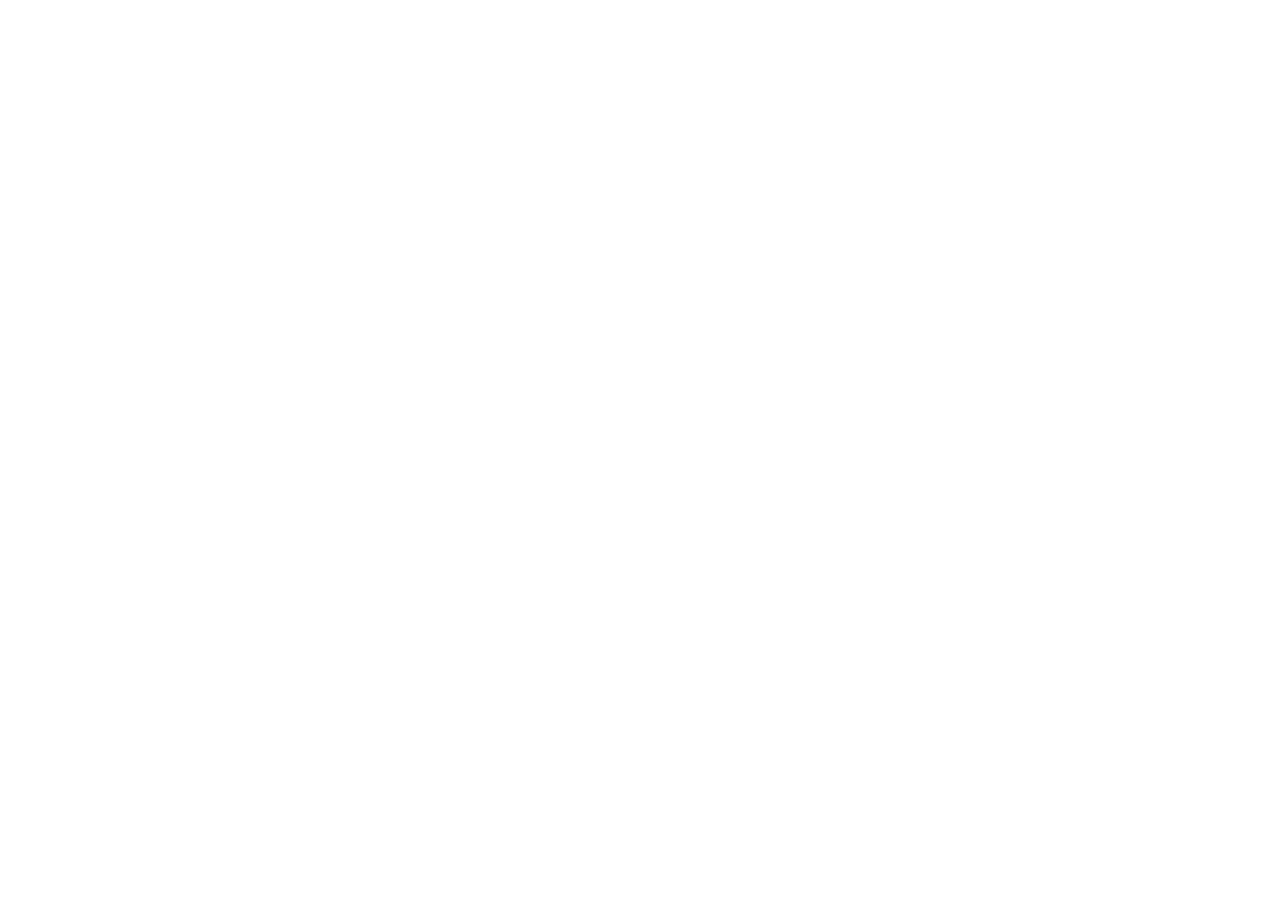
==== index.html @ 0c20f864 "init" ====
<!DOCTYPE html>
<html lang="en">
<head>
    <meta charset="UTF-8">
    <meta http-equiv="X-UA-Compatible" content="IE=edge">
    <meta name="viewport" content="width=device-width, initial-scale=1.0">
    <title>Document</title>
</head>
<body>
    
</body>
</html>
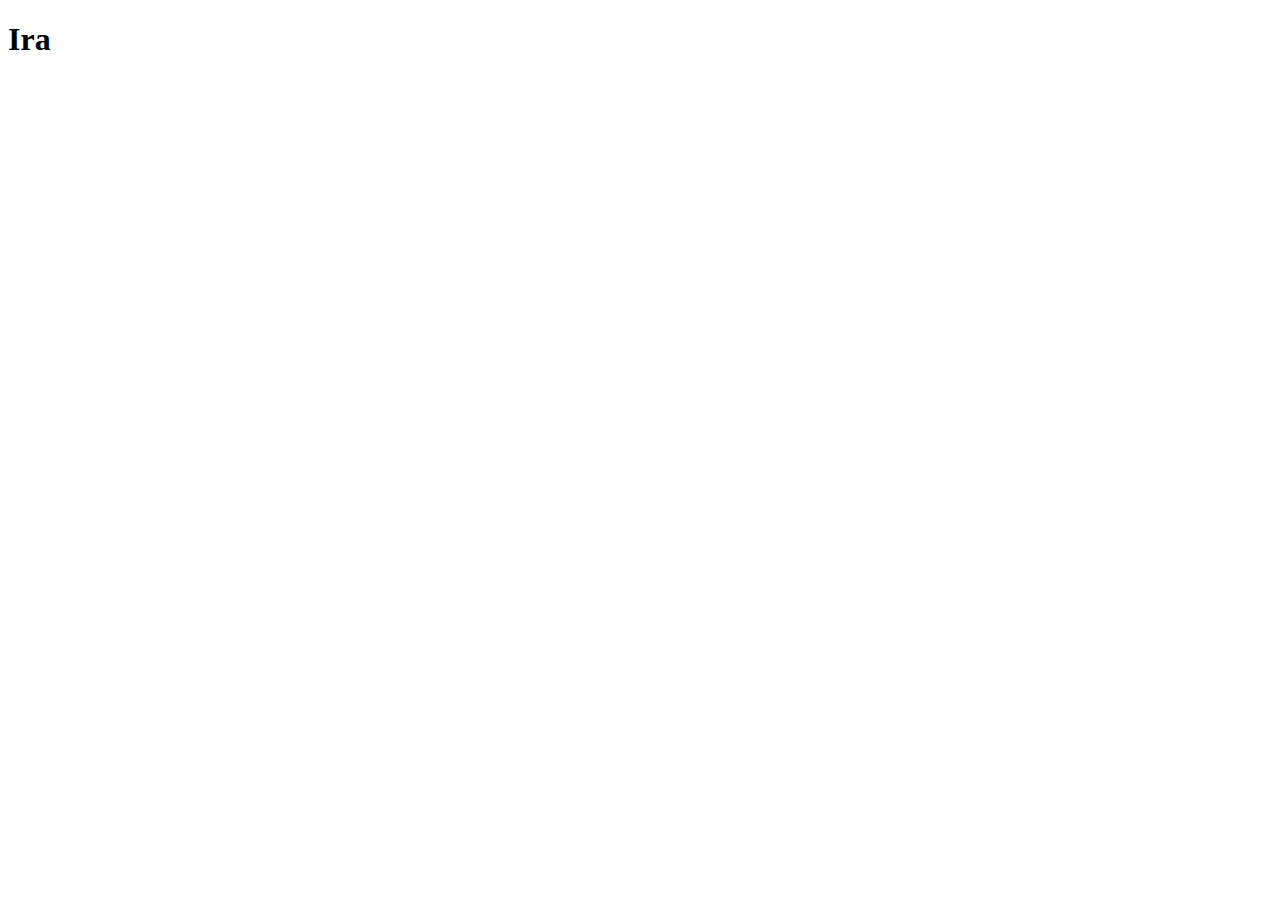
==== commit 67c8faab: "init2" ====
--- a/index.html
+++ b/index.html
@@ -7,6 +7,6 @@
     <title>Document</title>
 </head>
 <body>
-    
+    <h1>Ira</h1>
 </body>
 </html>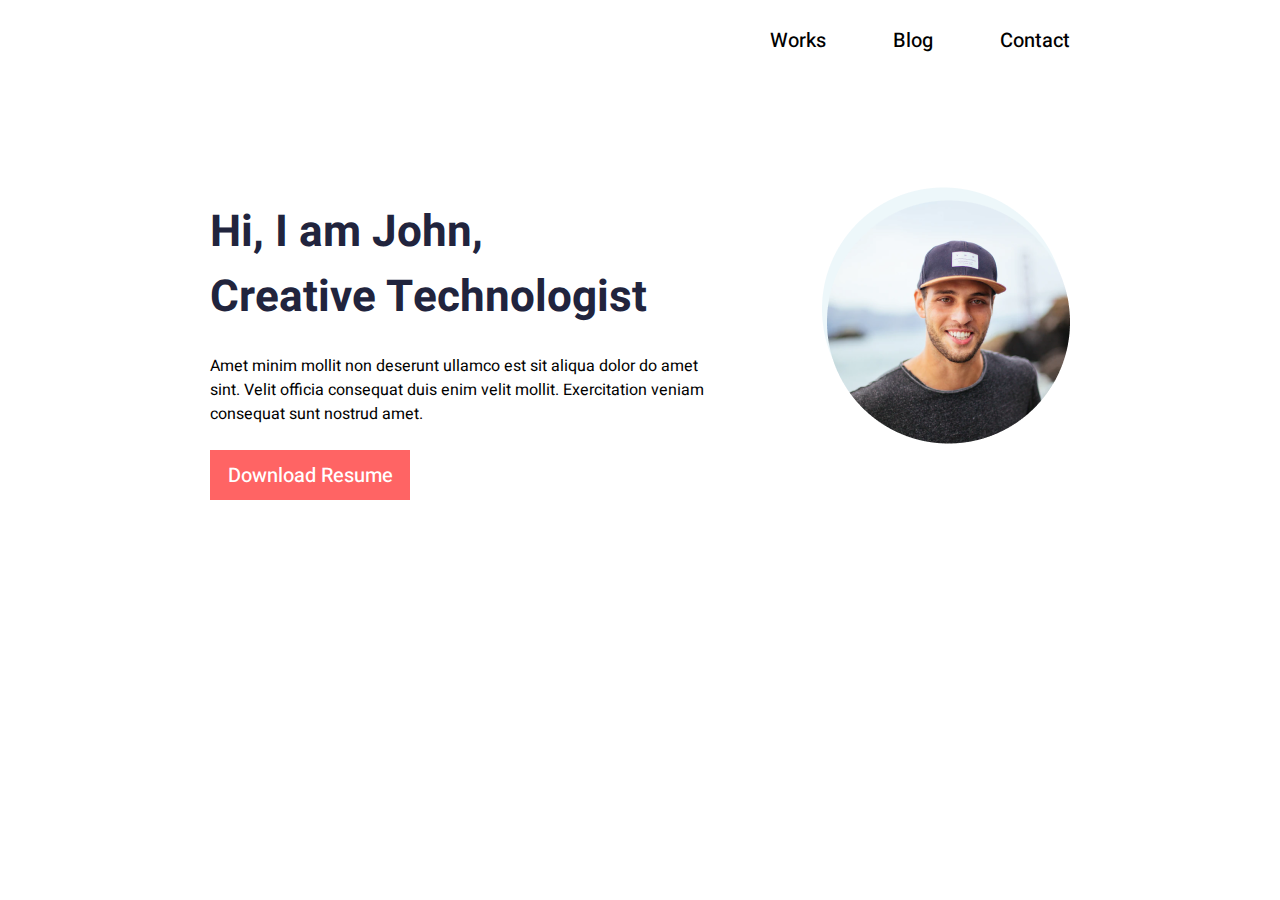
==== commit 0d129a26: "Hello" ====
--- a/index.html
+++ b/index.html
@@ -4,9 +4,37 @@
     <meta charset="UTF-8">
     <meta http-equiv="X-UA-Compatible" content="IE=edge">
     <meta name="viewport" content="width=device-width, initial-scale=1.0">
-    <title>Document</title>
+    <title>John</title>
+    <link rel="stylesheet" href="css/css.css">
+    <link rel="preconnect" href="https://fonts.googleapis.com">
+<link rel="preconnect" href="https://fonts.gstatic.com" crossorigin>
+<link href="https://fonts.googleapis.com/css2?family=Heebo:wght@100;200;300;400;500;600;700;800;900&display=swap" rel="stylesheet">
 </head>
 <body>
-    <h1>Ira</h1>
+    <main>
+        <div class="container">
+        <header>
+                <ul>
+                    <li> <a href="#">Works</a></li>
+                    <li> <a href="#">Blog</a></li>
+                    <li> <a href="#">Contact</a></li>
+                </ul>
+            
+        </header>
+        </div>
+        <div class="container">
+        <div class="content">
+                <div class="left">
+                    <h1>Hi, I am John,<br>
+                        Creative Technologist</h1>
+                    <p>Amet minim mollit non deserunt ullamco est sit aliqua dolor do amet sint. Velit officia consequat duis enim velit mollit. Exercitation veniam consequat sunt nostrud amet.</p>
+                    <button>Download Resume</button>
+                </div>
+                <div class="right">
+                    <img src="img/Ellipse 1.png" alt="No">
+                </div>
+            </div>
+        </div>
+    </main>
 </body>
 </html>--- a/css/css.css
+++ b/css/css.css
@@ -0,0 +1,76 @@
+body{
+    font-family: 'Heebo', sans-serif;
+}
+:root{
+    font-size: 16px;
+    --main-color: #21243D;
+    --primary-color:#FF6464;
+    --secondary-color:#00A8CC;;
+    --dark-blue: #21243D;
+}h1{
+    font-size: 2rem;
+}
+*{
+    font-family: 'Heebo', sans-serif;
+    box-sizing: border-box; 
+    margin: 0;
+    padding: 0;
+}
+h1,h2,h3,h4{
+    color: var(--main-color);
+}
+button{
+    width: 200px;
+    height: 50px;
+    background: var(--primary-color);
+    border: none;
+    font-size:1.25rem;
+    font-weight: 500;
+    color: white;
+
+}
+.container{
+    width: 860px;
+    margin:  0 auto;
+}
+header{
+    width: 100%;
+    height: 80px;
+    display: flex;
+    justify-content:flex-end ;
+    align-items: center;
+}
+header ul{
+    display: flex;
+    list-style: none;
+    width: 300px;
+    justify-content: space-between;
+    font-size:1.25rem;
+    font-weight: 500;
+
+
+}
+header ul li a{
+    text-decoration: none;
+    color:black
+}
+.content{
+    display: flex;
+    margin-top: 120px;
+    height: 300px;
+    justify-content: space-between;
+
+}
+.content .left{
+    display: flex;
+    flex-direction: column;
+    justify-content: space-between;
+    width: 60%;
+}
+.content .left h1{
+    font-size: 2.75rem;
+
+}
+.content .right img{
+    filter: drop-shadow(-5px -13px 0px #EDF7FA)
+}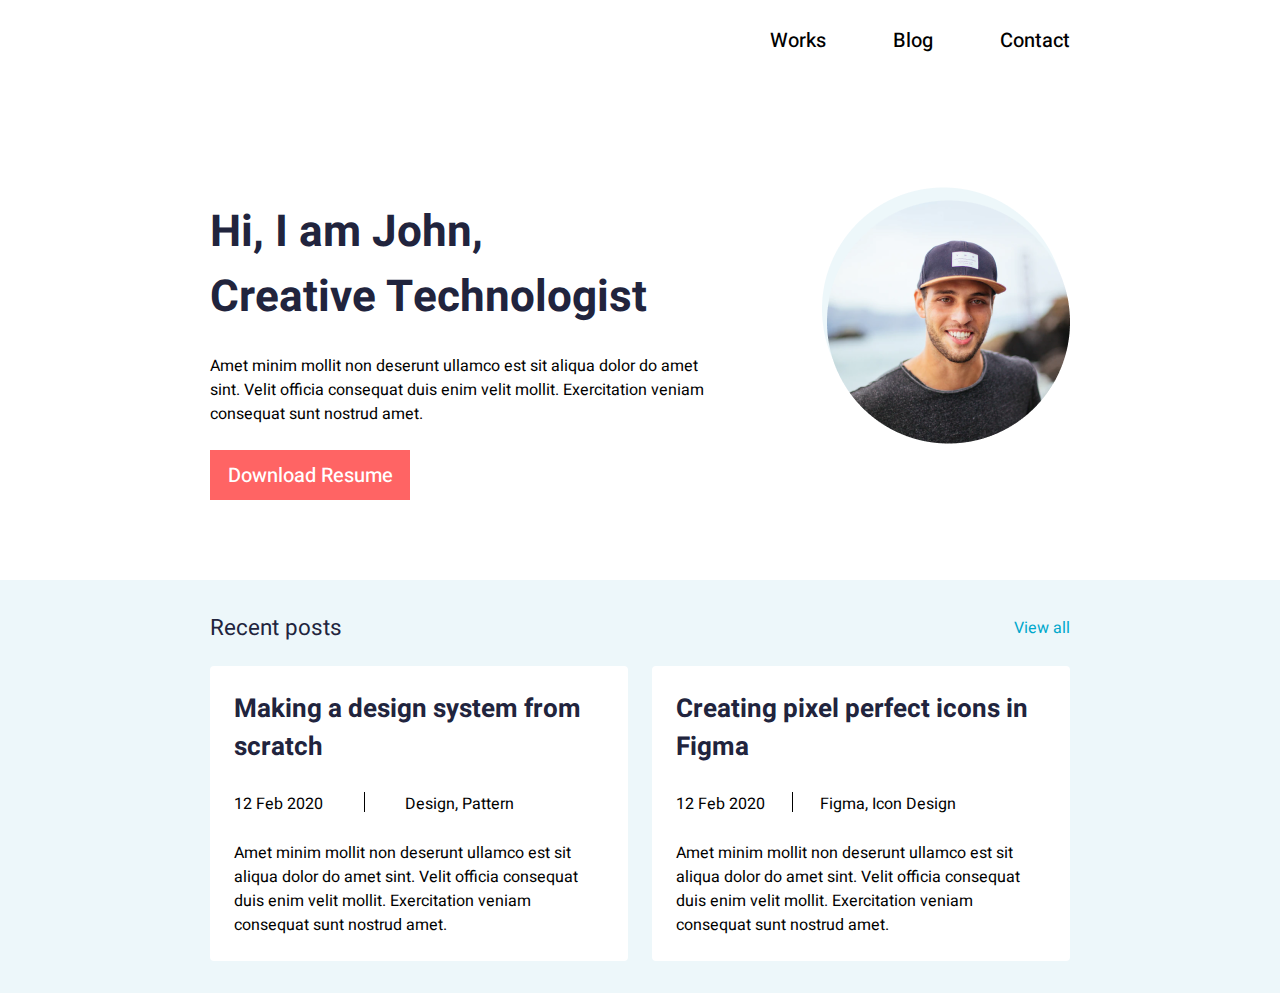
==== commit 336ef7ef: "04.04" ====
--- a/index.html
+++ b/index.html
@@ -35,6 +35,40 @@
                 </div>
             </div>
         </div>
+        <section class="recent">
+            <div class="container">
+            <div class="recent-header">
+                <h3>Recent posts</h3>
+                <a href="#" class="all">View all</a>
+           </div>
+           <div class="recent-container">
+            <div class="recent-card-container">
+                <h3>Making a design system from scratch</h3>
+                <div class="desc">
+                    <p>12 Feb 2020</p>
+                    <span class="line"></span>
+                    <p>Design, Pattern</p>
+                </div>
+                <p>
+                    Amet minim mollit non deserunt ullamco est sit aliqua dolor do amet sint. Velit officia consequat duis enim velit mollit. Exercitation veniam consequat sunt nostrud amet.
+    
+                </p>
+               </div>
+               <div class="recent-card-container">
+                <h3>Creating pixel perfect icons in Figma</h3>
+                <div class="desc">
+                    <p>12 Feb 2020</p>
+                    <span class="line"></span>
+                    <p>Figma, Icon Design</p>
+                </div>
+                <p>
+                    Amet minim mollit non deserunt ullamco est sit aliqua dolor do amet sint. Velit officia consequat duis enim velit mollit. Exercitation veniam consequat sunt nostrud amet.
+    
+                </p>
+               </div>
+           </div>
+         </div>
+        </section>
     </main>
 </body>
 </html>--- a/css/css.css
+++ b/css/css.css
@@ -7,7 +7,9 @@
     --primary-color:#FF6464;
     --secondary-color:#00A8CC;;
     --dark-blue: #21243D;
-}h1{
+    --bg-lightblue: #EDF7FA;
+}
+h1{
     font-size: 2rem;
 }
 *{
@@ -31,6 +33,7 @@
 }
 .container{
     width: 860px;
+    max-width: 100%;
     margin:  0 auto;
 }
 header{
@@ -59,7 +62,8 @@
     margin-top: 120px;
     height: 300px;
     justify-content: space-between;
-
+    margin: 120px 0 80px 0;
+    min-height: 300px;
 }
 .content .left{
     display: flex;
@@ -73,4 +77,56 @@
 }
 .content .right img{
     filter: drop-shadow(-5px -13px 0px #EDF7FA)
-}+}
+section{
+    padding: 32px 0;
+
+}
+section h3{
+font-size: 1.4rem;
+font-weight: 400;
+}
+section a.all{
+color: var(--secondary-color);
+text-decoration: none;
+}
+section.recent{
+background-color: var(--bg-lightblue);
+}
+section.recent .recent-header{
+    display: flex;
+    justify-content: space-between;
+    align-items: center;
+}
+section.recent .recent-card-container{
+    max-width: 418px;
+    min-height: 295px;
+    max-width: 418px;
+    background-color: #fff;
+    border-radius: 4px;
+    padding: 24px;
+    display: flex;
+    flex-direction: column;
+    justify-content: space-between;
+    margin-top: 22px;
+}
+section.recent .recent-card-container h3{
+    font-size: 1.625rem;
+    font-weight: 700;
+}
+section.recent .recent-card-container .desc{
+    display: flex;
+    justify-content: space-between;
+    width: 280px;
+}
+section.recent .recent-card-container .desc  .line{
+    width: 1px;
+    height: 20px;
+    background-color: black;
+
+}
+section.recent .recent-container{
+    display: flex;
+    justify-content: space-between;
+}
+
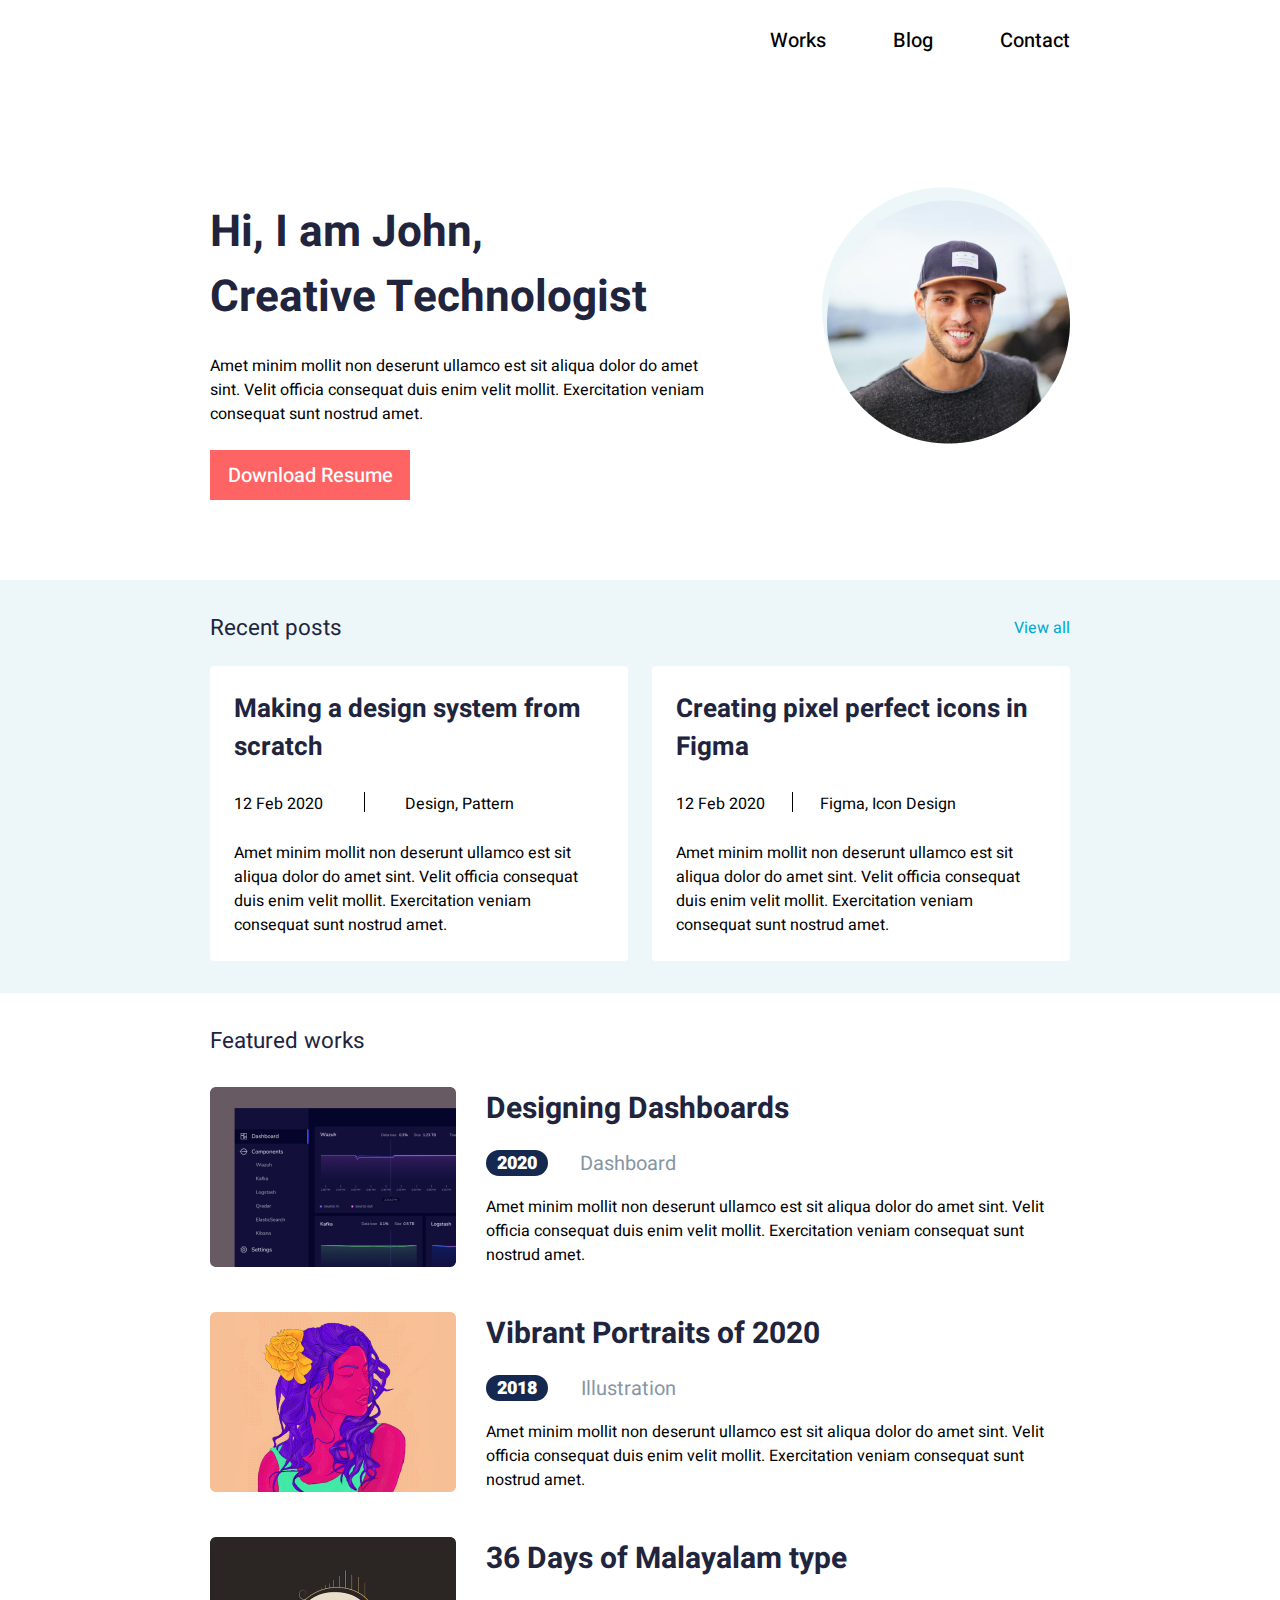
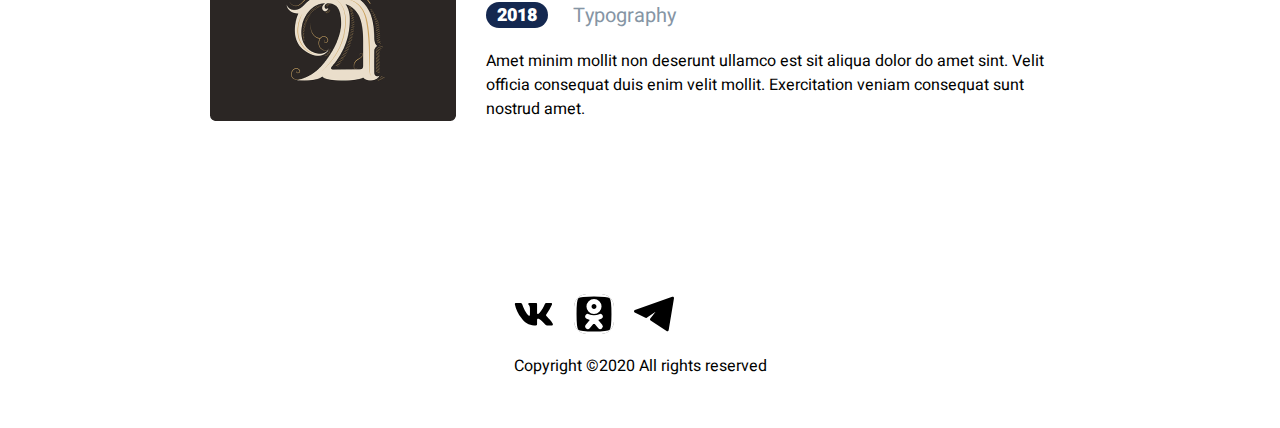
==== commit ef8b3fcc: "новое" ====
--- a/index.html
+++ b/index.html
@@ -67,8 +67,67 @@
                 </p>
                </div>
            </div>
+
          </div>
         </section>
+        <section class="works">
+            <div class="container">
+                <div class="works-h">
+                    <h3>Featured works</h3>
+
+                </div>
+                <div class="works-card">
+                    <img src="img/1.png" alt="1"/>
+                    <div class="works-desc">
+                        <h3>Designing Dashboards</h3>
+                        <div class="desc">
+                            <div class="date">2020</div>
+                            <div class="tag">Dashboard</div>
+                        </div>
+                        <p>
+                            Amet minim mollit non deserunt ullamco est sit aliqua dolor do amet sint. Velit officia consequat duis enim velit mollit. Exercitation veniam consequat sunt nostrud amet.
+                        </p>
+                    </div>
+                </div>
+                <div class="works-card">
+                    <img src="img/2.png" alt="1"/>
+                    <div class="works-desc">
+                        <h3>Vibrant Portraits of 2020</h3>
+                        <div class="desc">
+                            <div class="date">2018</div>
+                            <div class="tag">Illustration</div>
+                        </div>
+                        <p>
+                            Amet minim mollit non deserunt ullamco est sit aliqua dolor do amet sint. Velit officia consequat duis enim velit mollit. Exercitation veniam consequat sunt nostrud amet.
+                        </p>
+                    </div>
+                </div>
+                <div class="works-card">
+                    <img src="img/3.png" alt="1"/>
+                    <div class="works-desc">
+                        <h3>36 Days of Malayalam type</h3>
+                        <div class="desc">
+                            <div class="date">2018</div>
+                            <div class="tag">Typography</div>
+                        </div>
+                        <p>
+                            Amet minim mollit non deserunt ullamco est sit aliqua dolor do amet sint. Velit officia consequat duis enim velit mollit. Exercitation veniam consequat sunt nostrud amet.
+                        </p>
+                    </div>
+                </div>
+            </div>
+        </section>
+        <footer>
+            <nav>
+                <ul>
+                    <li><a href="#"><div class="vk"></div></a> </li>
+                    <li><a href="#"><div class="od"></div></a> </li>
+                    <li><a href="#"><div class="tg"></div></a> </li>
+                    
+                </ul>
+                <p>Copyright ©2020 All rights reserved </p>
+            </nav>
+        </footer>
     </main>
 </body>
 </html>--- a/css/css.css
+++ b/css/css.css
@@ -8,6 +8,8 @@
     --secondary-color:#00A8CC;;
     --dark-blue: #21243D;
     --bg-lightblue: #EDF7FA;
+    --border-grey: #e0e0e0;
+    --grey-color:#8695a4;
 }
 h1{
     font-size: 2rem;
@@ -130,3 +132,75 @@
     justify-content: space-between;
 }
 
+.works-card{
+    display: flex;
+    margin-top: 30px;
+    padding-bottom: 15px;
+
+}
+.works-card img{
+    margin-right: 30px;
+}
+.works-card .works-desc{
+    display: flex;
+    flex-direction: column;
+    justify-content: space-between;
+}
+.works-card  .works-desc .desc{
+display: flex;
+justify-content:space-between;
+width: 190px;
+align-items: center;
+}
+.works-card  .works-desc h3{
+font-size: 1.875rem;
+font-weight: 700;
+}
+.works-card  .works-desc .desc .date{
+    width: 62px;
+    height: 26px;
+    background-color: #142850;
+    border-radius: 16px;
+    color: white;
+    font-size: 1.125rem;
+    font-weight: 900;
+    text-align: center;
+}
+.works-card  .works-desc .desc  .tag{
+font-size: 1.25rem;
+color: var(--grey-color);
+}
+footer{
+    height: 260px;
+    display: flex;
+    flex-direction: column;
+    justify-content: flex-end;
+    padding-bottom: 50px;
+    align-items: center;
+}
+footer nav ul{
+    list-style: none;
+    display: flex;
+    width: 160px;
+    justify-content:space-between;
+
+}
+.vk,
+.od,
+.tg{
+height: 40px;
+width: 40px;
+background-position: center center;
+background-size: contain;
+background-repeat: no-repeat;
+margin-bottom: 20px;
+}
+.vk{
+    background-image:url('../img/vk.svg') ;
+}
+.od{
+    background-image:url('../img/od.svg') ;
+}
+.tg{
+    background-image:url('../img/tg.svg') ;
+}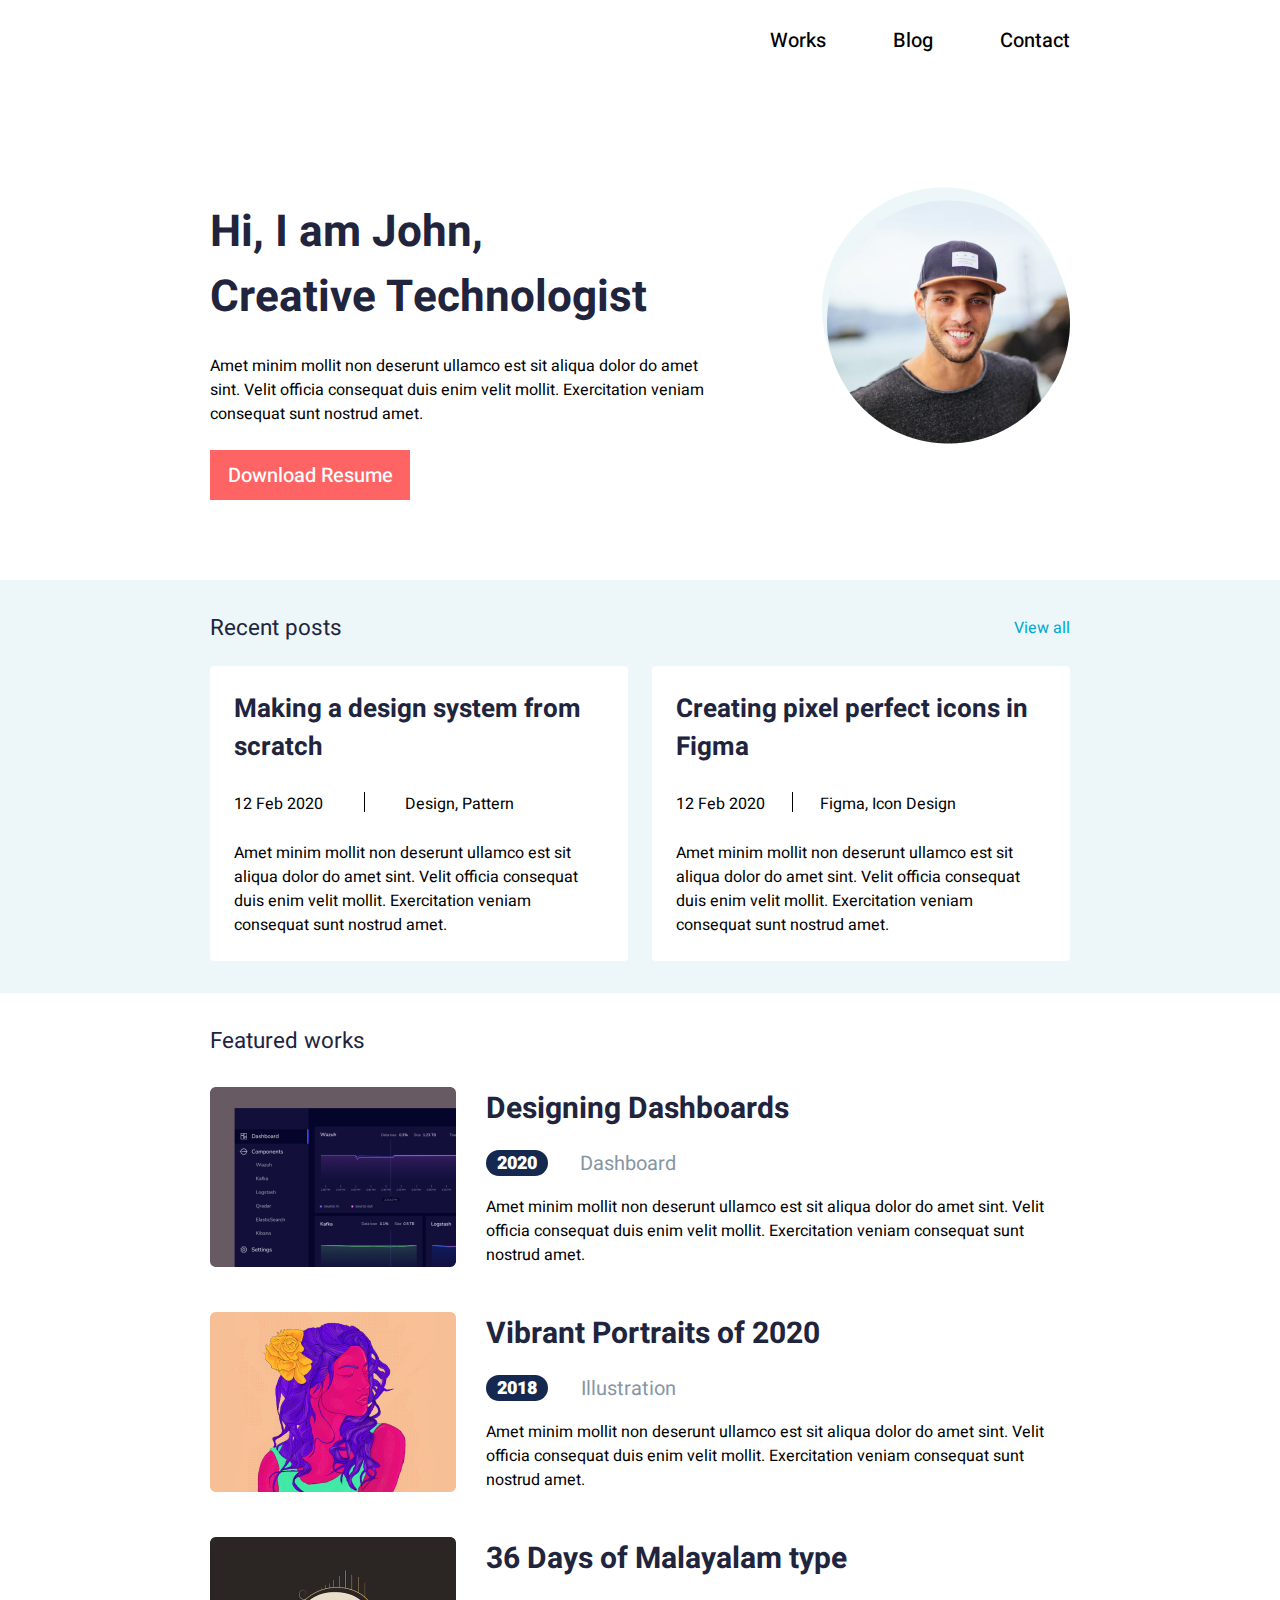
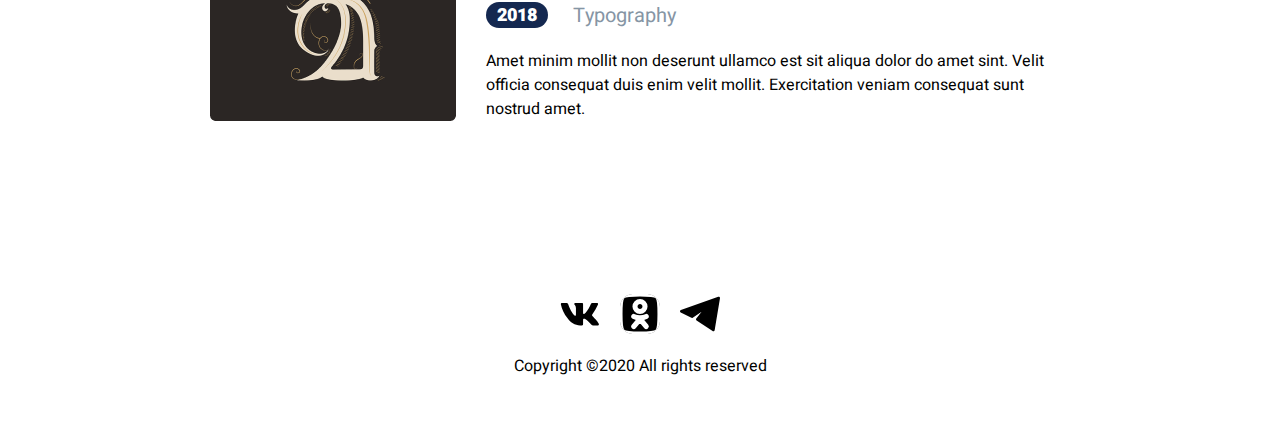
==== commit 09748c8f: "финал" ====
--- a/index.html
+++ b/index.html
@@ -125,8 +125,9 @@
                     <li><a href="#"><div class="tg"></div></a> </li>
                     
                 </ul>
+            </nav>
                 <p>Copyright ©2020 All rights reserved </p>
-            </nav>
+            
         </footer>
     </main>
 </body>
--- a/css/css.css
+++ b/css/css.css
@@ -178,12 +178,11 @@
     padding-bottom: 50px;
     align-items: center;
 }
-footer nav ul{
+footer nav ul {
     list-style: none;
     display: flex;
     width: 160px;
-    justify-content:space-between;
-
+    justify-content: space-between;
 }
 .vk,
 .od,
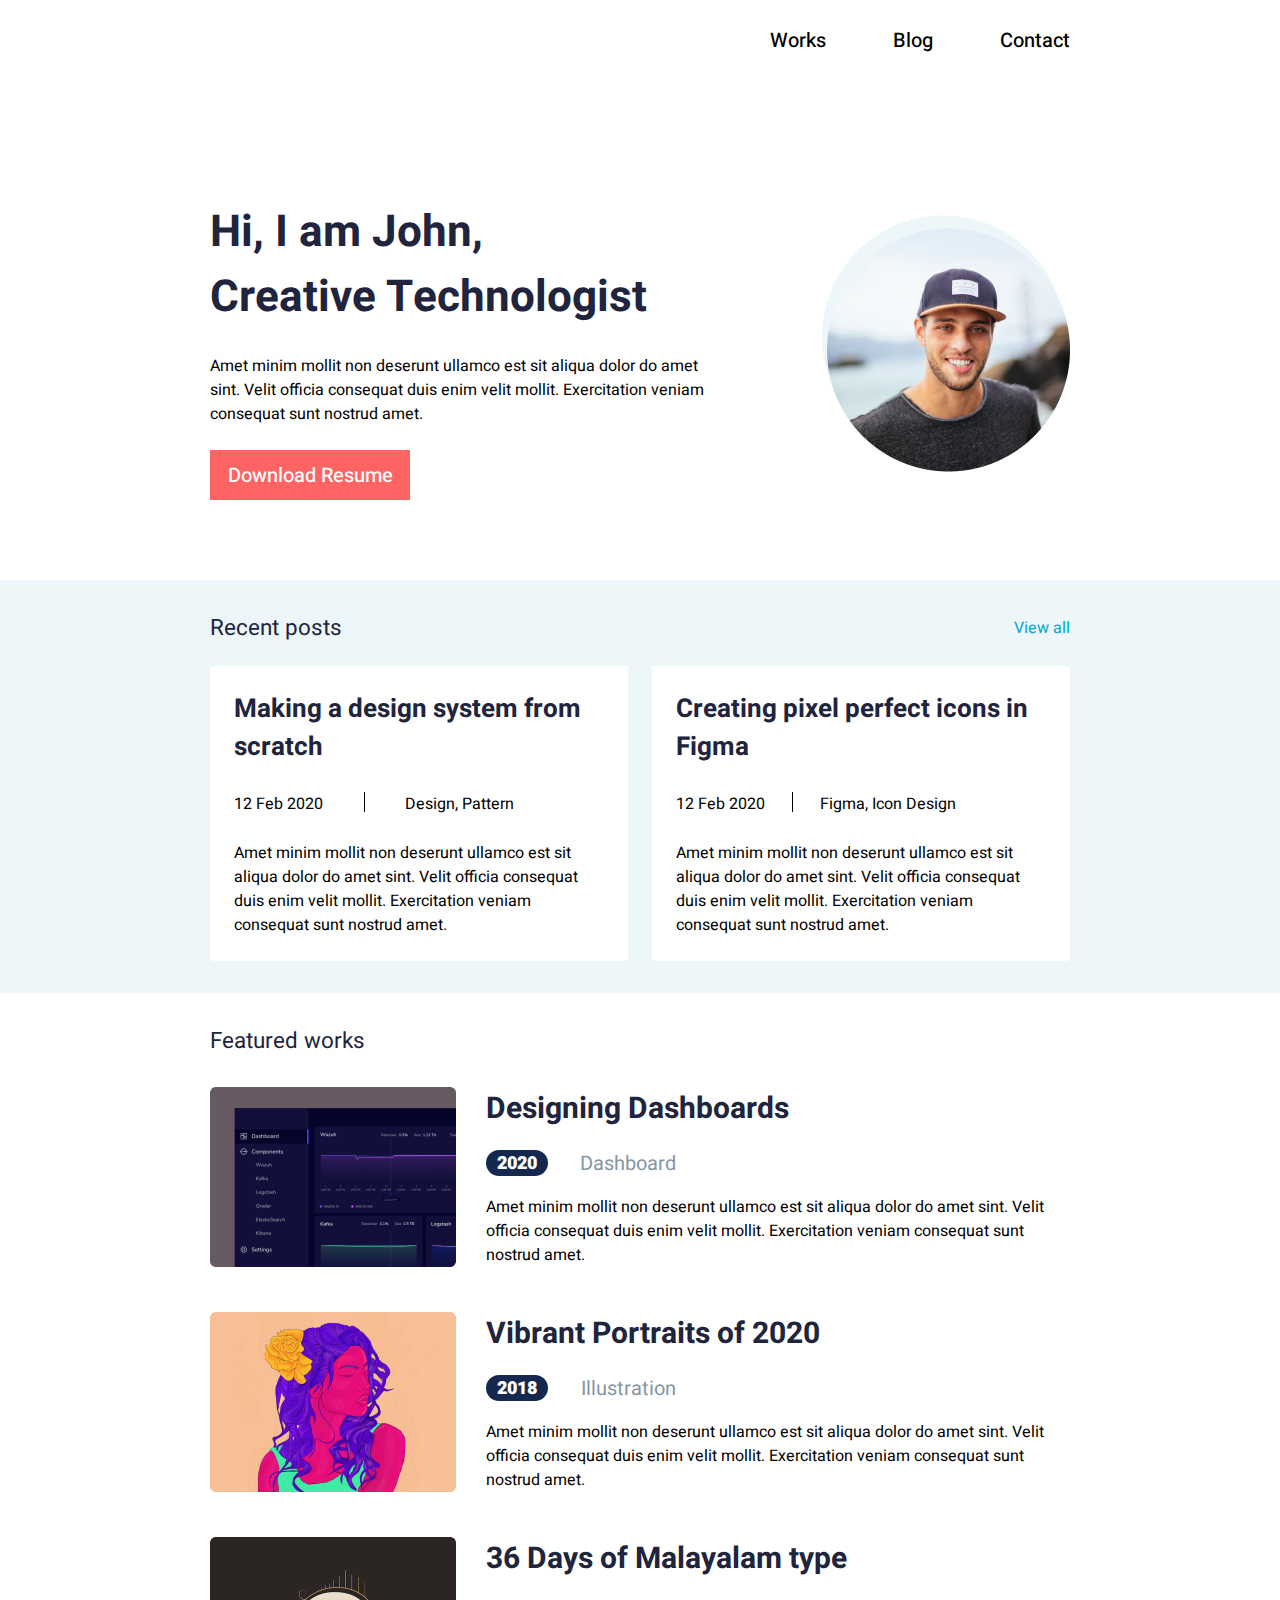
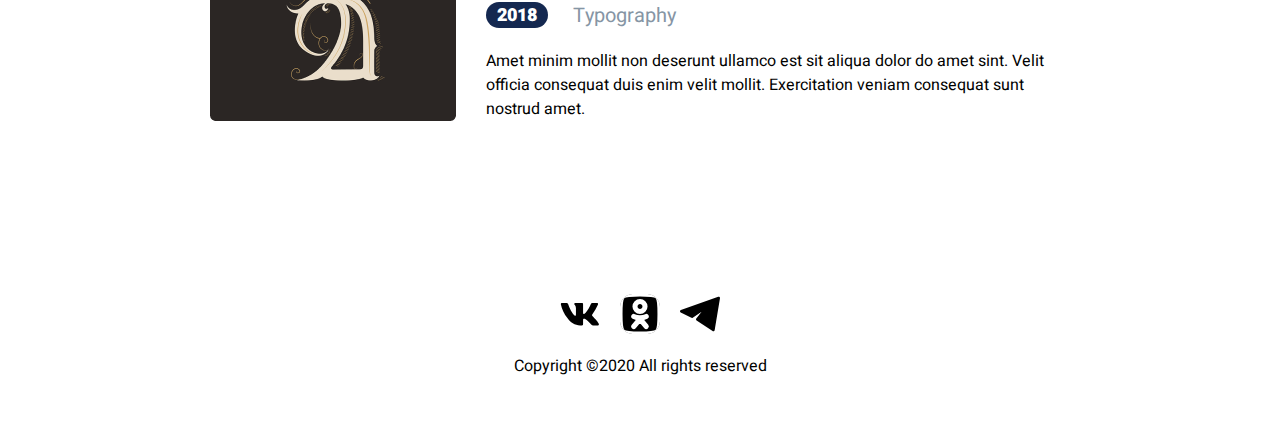
==== commit 02b3ff4c: "финал и мобилка" ====
--- a/index.html
+++ b/index.html
@@ -14,11 +14,16 @@
     <main>
         <div class="container">
         <header>
-                <ul>
+                <ul class="menu">
                     <li> <a href="#">Works</a></li>
                     <li> <a href="#">Blog</a></li>
                     <li> <a href="#">Contact</a></li>
                 </ul>
+                <button class="burger " onclick="toggleMenu()">
+                    <span class="line line-1"></span>
+                    <span class="line line-2"></span>
+                    <span class="line line-3"></span>
+                </button>
             
         </header>
         </div>
@@ -130,5 +135,6 @@
             
         </footer>
     </main>
+    <script src="js/js.js"></script>
 </body>
 </html>--- a/css/css.css
+++ b/css/css.css
@@ -11,6 +11,11 @@
     --border-grey: #e0e0e0;
     --grey-color:#8695a4;
 }
+
+body, html{
+    overflow-x: hidden;
+}
+
 h1{
     font-size: 2rem;
 }
@@ -23,7 +28,7 @@
 h1,h2,h3,h4{
     color: var(--main-color);
 }
-button{
+.content button{
     width: 200px;
     height: 50px;
     background: var(--primary-color);
@@ -61,8 +66,6 @@
 }
 .content{
     display: flex;
-    margin-top: 120px;
-    height: 300px;
     justify-content: space-between;
     margin: 120px 0 80px 0;
     min-height: 300px;
@@ -77,6 +80,12 @@
     font-size: 2.75rem;
 
 }
+
+.content .right{
+    display: flex;
+    align-items: center;
+}
+
 .content .right img{
     filter: drop-shadow(-5px -13px 0px #EDF7FA)
 }
@@ -119,7 +128,7 @@
 section.recent .recent-card-container .desc{
     display: flex;
     justify-content: space-between;
-    width: 280px;
+    max-width: 280px;
 }
 section.recent .recent-card-container .desc  .line{
     width: 1px;
@@ -202,4 +211,118 @@
 }
 .tg{
     background-image:url('../img/tg.svg') ;
+}
+@media screen and (max-width:900px) {
+    .container{
+        max-width: 90%;
+    }
+    section.recent .recent-card-container{
+        max-width: 48%;
+    }
+    
+}
+@media screen and (max-width:678px) {
+    .content{
+        flex-direction: column-reverse;
+        align-items: center;
+        margin-top: 33px;
+    }
+    .content .left{
+        width: 90%;
+        text-align: center;
+        align-items: center;
+        margin-top: 33px;
+    }
+    .content .left button{
+        margin-top: 36px;
+    }
+    section.works .works-h h3,
+    section.recent .recent-header h3{
+        text-align: center;
+    }
+    section.recent .recent-header{
+        justify-content: center;
+    }
+    section.recent a.all{
+        display: none;
+    }
+    section.recent .recent-container{
+        flex-direction: column;
+        align-items: center;
+    }
+    section.recent .recent-card-container{
+        max-width: 354px;
+    }
+    section.works .works-card{
+        flex-direction: column;
+        max-width: 354px;
+        margin-left: auto;
+        margin-right: auto;
+    }
+    section.works .works-card .works-desc{
+        min-height: 180px;
+        margin-top: 12px;
+    }
+    :root{
+        font-size: 14px;
+    }
+
+
+    
+}
+
+button.burger{
+    border:none;
+    width: 50px;
+    height: 28px;
+    background: white;
+    display: none;
+    flex-direction: column;
+    justify-content: space-between;
+    align-items: center;
+}
+
+button.burger.open .line.line-2{
+    width: 0px;
+}
+button.burger.open .line.line-1{
+    transform: rotateZ(45deg) translateX(40%);
+}
+button.burger.open .line.line-3{
+    transform: rotateZ(-45deg) translateX(42%);   
+}
+
+
+button.burger .line{
+    width: 100%;
+    height: 2px;
+    background-color: black;
+    display: block;
+    transition: .3s;
+}
+
+@media screen and (max-width:576px){
+    header ul{
+        flex-direction: column;
+        position: absolute;
+        align-items: flex-end;
+        height: 200px;
+        top: 100px;
+        background: white;
+        z-index: 2;
+        padding: 20px 10px;
+        width: 100px;
+        right: -100%;
+        transition: .3s;
+
+    }
+    header ul.menu.open{
+    right: 0;
+    }
+
+    button.burger{
+        display: flex;
+    }
+
+
 }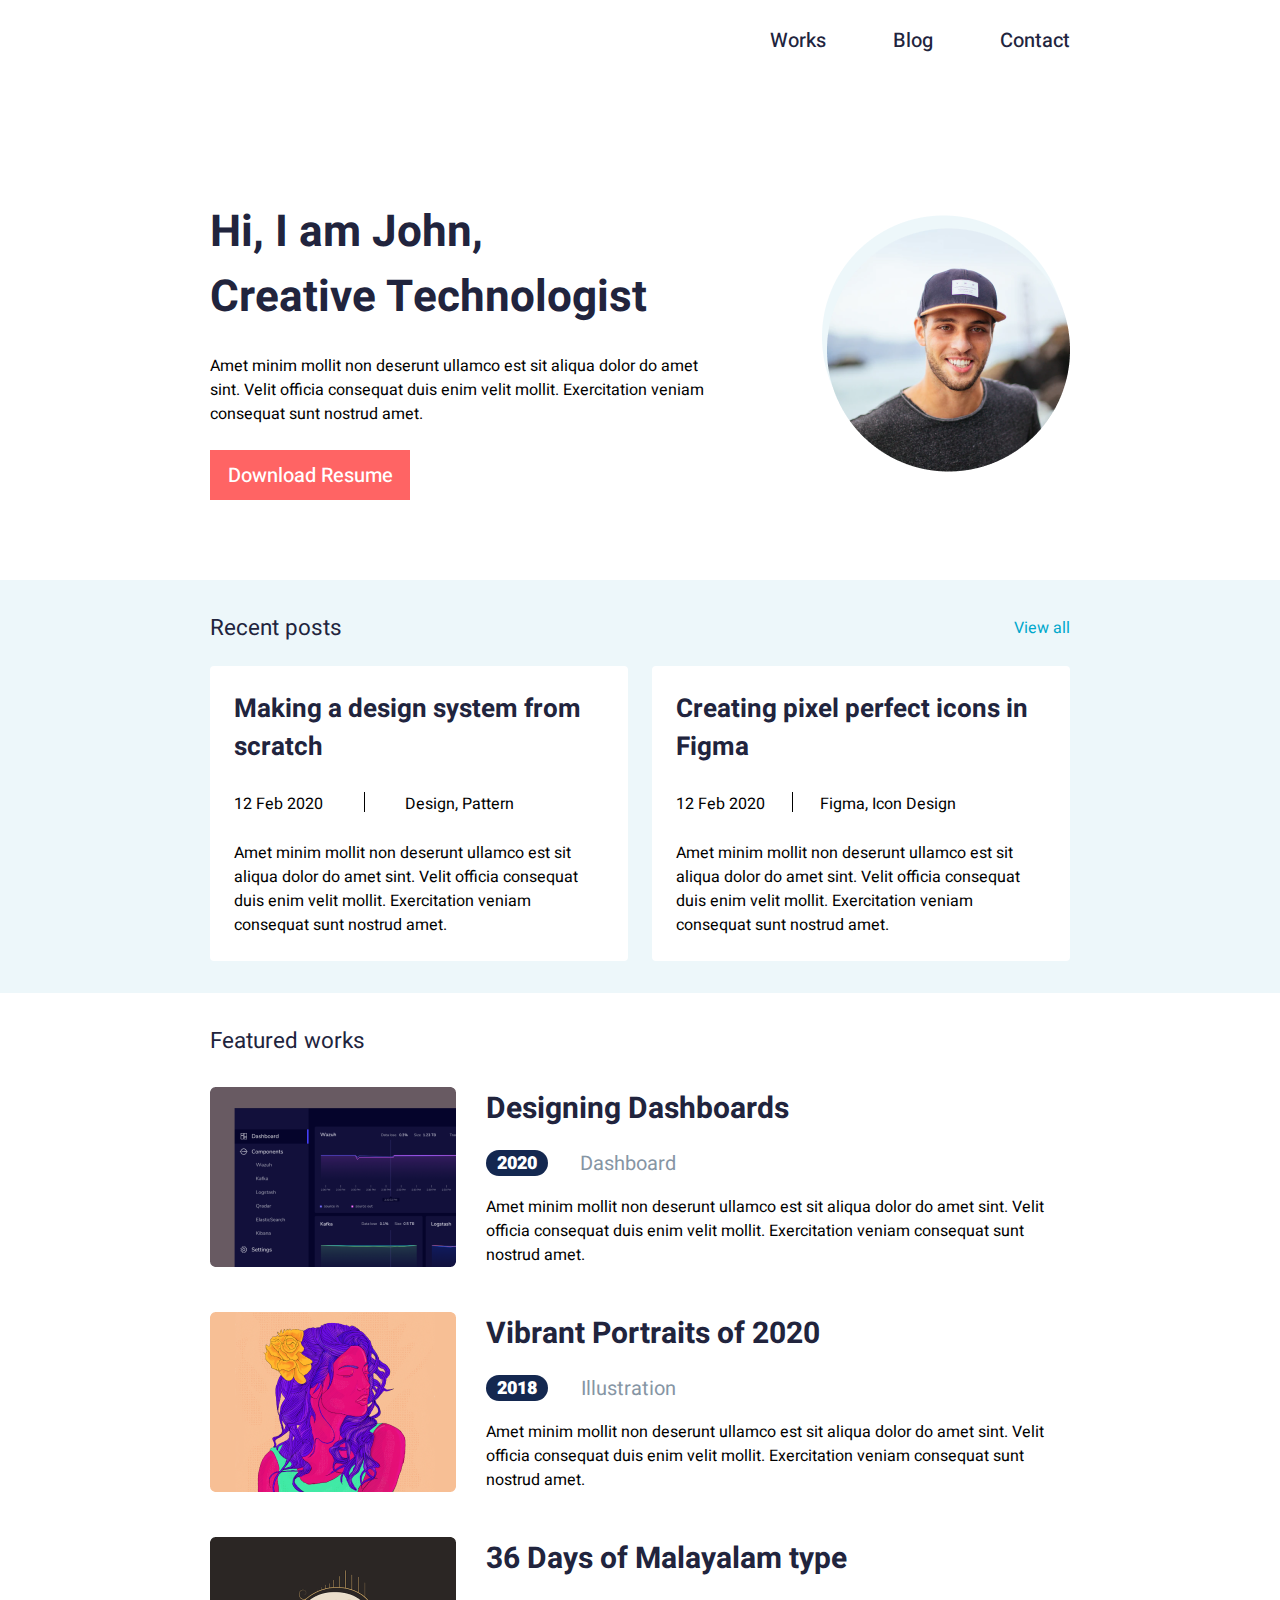
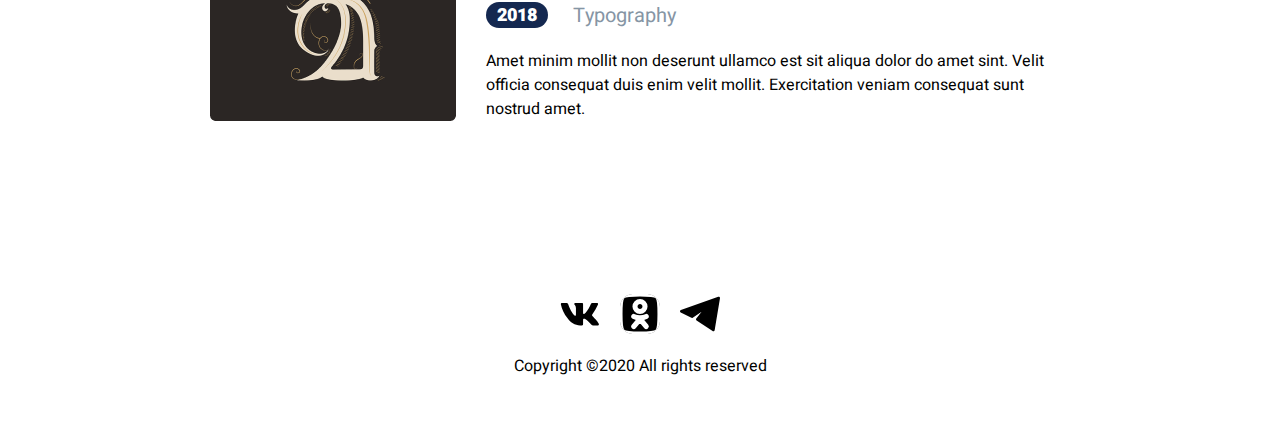
==== commit 23c80db8: "12:12" ====
--- a/index.html
+++ b/index.html
@@ -15,8 +15,8 @@
         <div class="container">
         <header>
                 <ul class="menu">
-                    <li> <a href="#">Works</a></li>
-                    <li> <a href="#">Blog</a></li>
+                    <li> <a href="work.html">Works</a></li>
+                    <li> <a href="blogs.html">Blog</a></li>
                     <li> <a href="#">Contact</a></li>
                 </ul>
                 <button class="burger " onclick="toggleMenu()">
--- a/css/css.css
+++ b/css/css.css
@@ -12,18 +12,38 @@
     --grey-color:#8695a4;
 }
 
-body, html{
-    overflow-x: hidden;
-}
+body, html, main{
+    overflow-x: hidden !important;
+}
+
+section h3{
+    font-size: 1.4rem;
+    font-weight: 400;
+    }
 
 h1{
-    font-size: 2rem;
-}
+    font-size: 2.75rem;
+}
+section.work-detailed h3, section.work-detailed h4{
+    font-weight: 500;
+    margin: 5px 0;
+}
+section.work-detailed h3{
+    font-size: 1.85rem;
+}
+
+section.work-detailed h4{
+    font-size: 1.5rem;
+}
+
 *{
     font-family: 'Heebo', sans-serif;
     box-sizing: border-box; 
     margin: 0;
     padding: 0;
+}
+p{
+    font-size: 16px;
 }
 h1,h2,h3,h4{
     color: var(--main-color);
@@ -43,6 +63,12 @@
     max-width: 100%;
     margin:  0 auto;
 }
+
+h3 a{
+    color: inherit;
+    text-decoration: none;
+}
+
 header{
     width: 100%;
     height: 80px;
@@ -62,8 +88,13 @@
 }
 header ul li a{
     text-decoration: none;
-    color:black
-}
+    color:var(--main-color)
+}
+header ul li a.active{
+    color:var(--primary-color)
+}
+
+
 .content{
     display: flex;
     justify-content: space-between;
@@ -93,9 +124,9 @@
     padding: 32px 0;
 
 }
-section h3{
-font-size: 1.4rem;
-font-weight: 400;
+
+.section-header h2{
+    font-size: 2.125rem;
 }
 section a.all{
 color: var(--secondary-color);
@@ -165,20 +196,70 @@
 font-size: 1.875rem;
 font-weight: 700;
 }
-.works-card  .works-desc .desc .date{
+section.works .works-h .desc .date{
     width: 62px;
     height: 26px;
-    background-color: #142850;
+    background-color: var(--primary-color);
     border-radius: 16px;
     color: white;
     font-size: 1.125rem;
     font-weight: 900;
     text-align: center;
 }
-.works-card  .works-desc .desc  .tag{
+section.works .works-h .desc  .tag{
 font-size: 1.25rem;
 color: var(--grey-color);
 }
+section{
+    padding: 32px 0;
+}
+section.recent.blogs{
+    background: white;
+}
+section.recent.blogs .recent-container{
+    flex-direction: column;
+}
+
+section.recent.blogs .recent-container .recent-card-container{
+    padding: 30px 0;
+    max-width: fit-content;
+    min-height: auto;
+    height: 200px;
+
+    border-bottom: 1px solid var(--border-grey);
+}
+
+section.recent.blogs .recent-container .recent-card-container  .desc p:nth-child(3){
+color: var(--grey-color);
+}
+
+section.works .works-h .desc{
+    display: flex;
+    justify-content:space-between;
+    width: 400px;
+    align-items: center;
+    margin-top: 30px;
+    margin-bottom: 30px;
+    }
+    .works-card  .works-desc h3{
+    font-size: 1.875rem;
+    font-weight: 700;
+    }
+    .works-card  .works-desc .desc .date{
+        width: 62px;
+        height: 26px;
+        background-color: #142850;
+        border-radius: 16px;
+        color: white;
+        font-size: 1.125rem;
+        font-weight: 900;
+        text-align: center;
+    }
+    .works-card  .works-desc .desc  .tag{
+    font-size: 1.25rem;
+    color: var(--grey-color);
+    }
+
 footer{
     height: 260px;
     display: flex;
@@ -212,6 +293,22 @@
 .tg{
     background-image:url('../img/tg.svg') ;
 }
+
+.work-detailed  img{
+    margin: 30px 0;
+
+    width: 100%;
+}
+
+.work-detailed  img.first-img{
+margin:50px 0 ;
+}
+
+
+section.works .works-h .desc{
+    display: flex;
+}
+
 @media screen and (max-width:900px) {
     .container{
         max-width: 90%;
@@ -236,10 +333,16 @@
     .content .left button{
         margin-top: 36px;
     }
+    
+    section.works .works-h h1{
+        font-size: 2.75rem;
+    }
     section.works .works-h h3,
     section.recent .recent-header h3{
         text-align: center;
     }
+
+
     section.recent .recent-header{
         justify-content: center;
     }
@@ -280,6 +383,12 @@
     flex-direction: column;
     justify-content: space-between;
     align-items: center;
+    transform: translateX(0px);
+    transition: .3s;
+}
+
+button.burger.open{
+    transform: translateX(-20px);
 }
 
 button.burger.open .line.line-2{
@@ -302,6 +411,9 @@
 }
 
 @media screen and (max-width:576px){
+    header{
+        overflow: hidden !important;
+    }
     header ul{
         flex-direction: column;
         position: absolute;
@@ -312,12 +424,19 @@
         z-index: 2;
         padding: 20px 10px;
         width: 100px;
-        right: -100%;
+        
+        transform: translateY(100px);
+        opacity: 0;
+        pointer-events: none;
         transition: .3s;
+        
 
     }
     header ul.menu.open{
-    right: 0;
+        transform: translateY(0);
+        opacity: 1;
+        pointer-events: all;
+    
     }
 
     button.burger{
